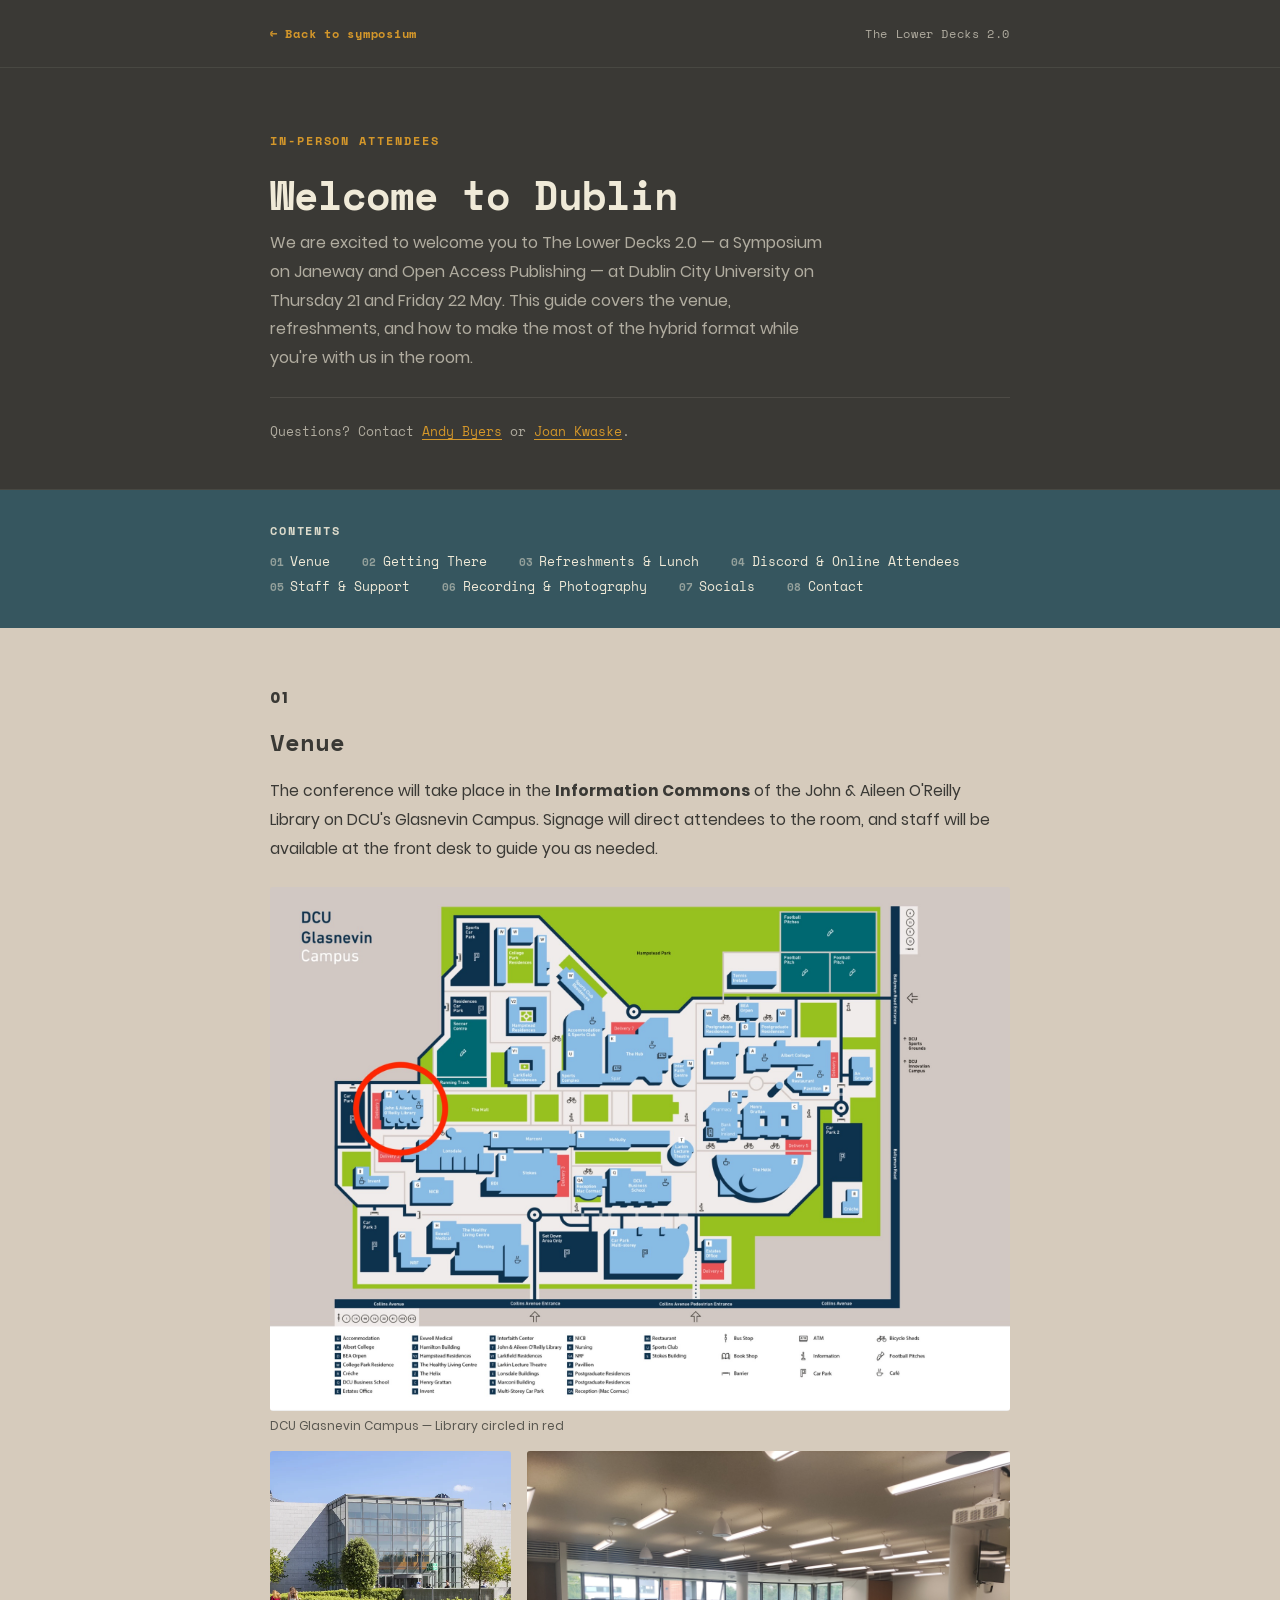
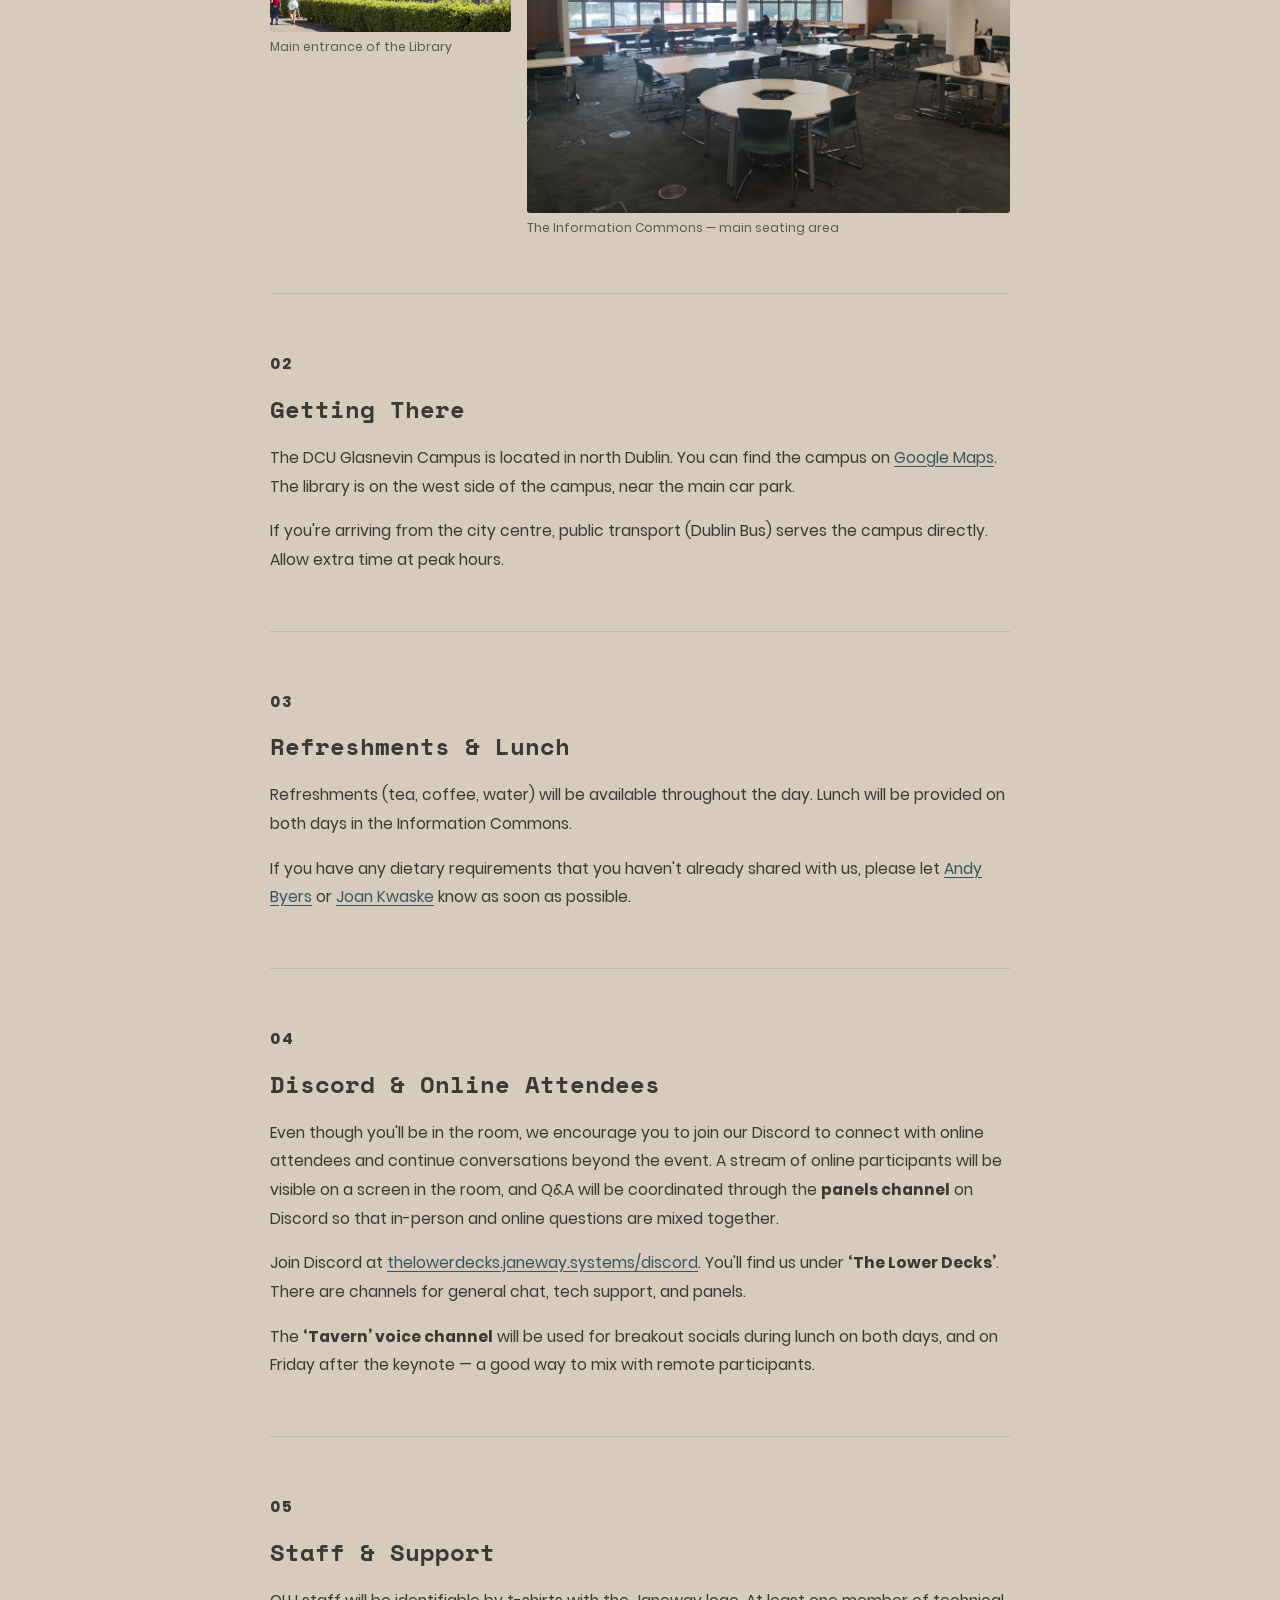
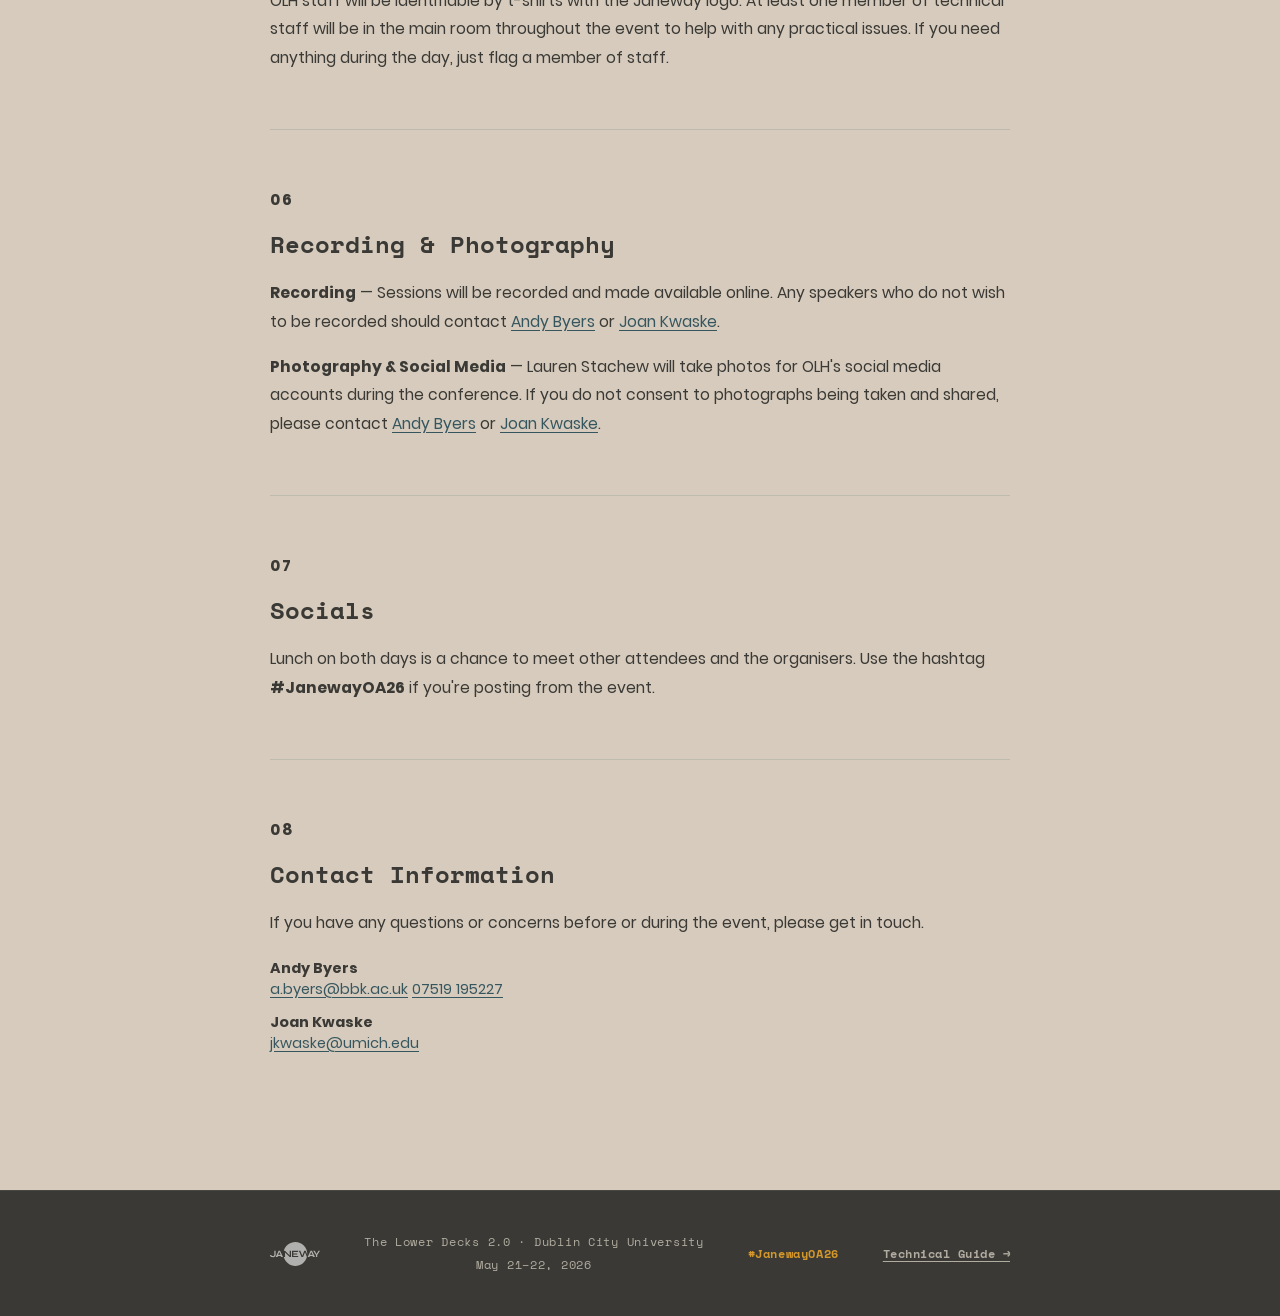
==== in-person-attendees.html @ a99ab9dc "Adds site" ====
<!DOCTYPE html>
<html lang="en">
<head>
  <meta charset="UTF-8">
  <meta name="viewport" content="width=device-width, initial-scale=1.0">
  <title>In-Person Attendees — The Lower Decks 2.0</title>
  <meta name="description" content="Information for in-person attendees of The Lower Decks 2.0 Symposium — venue, refreshments, Discord, and on-the-day support.">
  <link rel="stylesheet" href="static/style.css">
</head>
<body>

<a href="#main" class="skip">Skip to main content</a>

<header class="guide-header">
  <div class="guide-header-inner">
    <a href="index.html" class="guide-header-back">← Back to symposium</a>
    <span class="guide-header-title">The Lower Decks 2.0</span>
  </div>
</header>

<div class="guide-hero">
  <div class="guide-hero-inner">
    <p class="section-label guide-section-gold">In-Person Attendees</p>
    <h1>Welcome to Dublin</h1>
    <p class="guide-hero-sub">
      We are excited to welcome you to The Lower Decks 2.0 — a Symposium on Janeway and Open Access Publishing — at Dublin City University on Thursday 21 and Friday 22 May. This guide covers the venue, refreshments, and how to make the most of the hybrid format while you're with us in the room.
    </p>
    <p class="guide-hero-contact">
      Questions? Contact <a href="mailto:a.byers@bbk.ac.uk">Andy Byers</a> or <a href="mailto:jkwaske@umich.edu">Joan Kwaske</a>.
    </p>
  </div>
</div>

<nav class="guide-nav" aria-label="Page contents">
  <div class="guide-nav-inner">
    <p class="guide-nav-label">Contents</p>
    <ol>
      <li><a href="#venue">Venue</a></li>
      <li><a href="#getting-there">Getting There</a></li>
      <li><a href="#refreshments">Refreshments &amp; Lunch</a></li>
      <li><a href="#discord">Discord &amp; Online Attendees</a></li>
      <li><a href="#staff">Staff &amp; Support</a></li>
      <li><a href="#recording">Recording &amp; Photography</a></li>
      <li><a href="#socials">Socials</a></li>
      <li><a href="#contact">Contact</a></li>
    </ol>
  </div>
</nav>

<main id="main" class="guide-body">
  <div class="guide-body-inner">

    <!-- Venue -->
    <section id="venue" class="guide-section" aria-labelledby="s-venue">
      <p class="guide-section-label">01</p>
      <h2 id="s-venue">Venue</h2>
      <p>
        The conference will take place in the <strong>Information Commons</strong> of the John &amp; Aileen O'Reilly Library on DCU's Glasnevin Campus. Signage will direct attendees to the room, and staff will be available at the front desk to guide you as needed.
      </p>

      <div class="guide-img-single">
        <figure>
          <img src="static/tech-guide-images/image2.jpg" alt="DCU Glasnevin Campus map with the John & Aileen O'Reilly Library circled in red, located on the west side of the campus near the main car park.">
          <figcaption>DCU Glasnevin Campus — Library circled in red</figcaption>
        </figure>
      </div>

      <div class="guide-img-row guide-img-row--asymmetric">
        <figure>
          <img src="static/tech-guide-images/image4.png" alt="The glass-fronted main entrance of the John & Aileen O'Reilly Library on a sunny day.">
          <figcaption>Main entrance of the Library</figcaption>
        </figure>
        <figure>
          <img src="static/tech-guide-images/image3.jpg" alt="The Information Commons: a large open-plan room with round and rectangular tables, teal chairs, and large windows overlooking the campus.">
          <figcaption>The Information Commons — main seating area</figcaption>
        </figure>
      </div>
    </section>

    <!-- Getting There -->
    <section id="getting-there" class="guide-section" aria-labelledby="s-getting-there">
      <p class="guide-section-label">02</p>
      <h2 id="s-getting-there">Getting There</h2>
      <p>The DCU Glasnevin Campus is located in north Dublin. You can find the campus on <a href="https://maps.app.goo.gl/iTMjwrUuxVxLgYqVA" target="_blank" rel="noopener noreferrer">Google Maps</a>. The library is on the west side of the campus, near the main car park.</p>
      <p>If you're arriving from the city centre, public transport (Dublin Bus) serves the campus directly. Allow extra time at peak hours.</p>
    </section>

    <!-- Refreshments -->
    <section id="refreshments" class="guide-section" aria-labelledby="s-refreshments">
      <p class="guide-section-label">03</p>
      <h2 id="s-refreshments">Refreshments &amp; Lunch</h2>
      <p>Refreshments (tea, coffee, water) will be available throughout the day. Lunch will be provided on both days in the Information Commons.</p>
      <p>If you have any dietary requirements that you haven't already shared with us, please let <a href="mailto:a.byers@bbk.ac.uk">Andy Byers</a> or <a href="mailto:jkwaske@umich.edu">Joan Kwaske</a> know as soon as possible.</p>
    </section>

    <!-- Discord -->
    <section id="discord" class="guide-section" aria-labelledby="s-discord">
      <p class="guide-section-label">04</p>
      <h2 id="s-discord">Discord &amp; Online Attendees</h2>
      <p>Even though you'll be in the room, we encourage you to join our Discord to connect with online attendees and continue conversations beyond the event. A stream of online participants will be visible on a screen in the room, and Q&amp;A will be coordinated through the <strong>panels channel</strong> on Discord so that in-person and online questions are mixed together.</p>
      <p>Join Discord at <a href="https://thelowerdecks.janeway.systems/discord">thelowerdecks.janeway.systems/discord</a>. You'll find us under <strong>&lsquo;The Lower Decks&rsquo;</strong>. There are channels for general chat, tech support, and panels.</p>
      <p>The <strong>&lsquo;Tavern&rsquo; voice channel</strong> will be used for breakout socials during lunch on both days, and on Friday after the keynote — a good way to mix with remote participants.</p>
    </section>

    <!-- Staff -->
    <section id="staff" class="guide-section" aria-labelledby="s-staff">
      <p class="guide-section-label">05</p>
      <h2 id="s-staff">Staff &amp; Support</h2>
      <p>OLH staff will be identifiable by t-shirts with the Janeway logo. At least one member of technical staff will be in the main room throughout the event to help with any practical issues. If you need anything during the day, just flag a member of staff.</p>
    </section>

    <!-- Recording -->
    <section id="recording" class="guide-section" aria-labelledby="s-recording">
      <p class="guide-section-label">06</p>
      <h2 id="s-recording">Recording &amp; Photography</h2>
      <p><strong>Recording</strong> — Sessions will be recorded and made available online. Any speakers who do not wish to be recorded should contact <a href="mailto:a.byers@bbk.ac.uk">Andy Byers</a> or <a href="mailto:jkwaske@umich.edu">Joan Kwaske</a>.</p>
      <p><strong>Photography &amp; Social Media</strong> — Lauren Stachew will take photos for OLH's social media accounts during the conference. If you do not consent to photographs being taken and shared, please contact <a href="mailto:a.byers@bbk.ac.uk">Andy Byers</a> or <a href="mailto:jkwaske@umich.edu">Joan Kwaske</a>.</p>
    </section>

    <!-- Socials -->
    <section id="socials" class="guide-section" aria-labelledby="s-socials">
      <p class="guide-section-label">07</p>
      <h2 id="s-socials">Socials</h2>
      <p>Lunch on both days is a chance to meet other attendees and the organisers. Use the hashtag <strong>#JanewayOA26</strong> if you're posting from the event.</p>
    </section>

    <!-- Contact -->
    <section id="contact" class="guide-section" aria-labelledby="s-contact">
      <p class="guide-section-label">08</p>
      <h2 id="s-contact">Contact Information</h2>
      <p>If you have any questions or concerns before or during the event, please get in touch.</p>
      <div class="guide-contacts">
        <div class="guide-contact-item">
          <strong>Andy Byers</strong>
          <a href="mailto:a.byers@bbk.ac.uk">a.byers@bbk.ac.uk</a>
          <a href="tel:+447519195227">07519 195227</a>
        </div>
        <div class="guide-contact-item">
          <strong>Joan Kwaske</strong>
          <a href="mailto:jkwaske@umich.edu">jkwaske@umich.edu</a>
        </div>
      </div>
    </section>

  </div>
</main>

<footer class="footer">
  <div class="footer-inner">
    <img src="static/Janeway_RGB Logo - White.svg" alt="Janeway">
    <div class="footer-info">
      The Lower Decks 2.0 · Dublin City University<br>May 21–22, 2026
    </div>
    <div class="footer-tag">#JanewayOA26</div>
    <a href="technical-guide.html" class="footer-guide">Technical Guide →</a>
  </div>
</footer>

</body>
</html>
---- static/style.css ----
@font-face {
  font-family: 'Space Mono';
  src: url('space-mono-regular.ttf') format('truetype');
  font-weight: 400; font-display: swap;
}
@font-face {
  font-family: 'Space Mono';
  src: url('space-mono-bold.ttf') format('truetype');
  font-weight: 700; font-display: swap;
}
@font-face {
  font-family: 'Poppins';
  src: url('poppins-regular.ttf') format('truetype');
  font-weight: 400; font-display: swap;
}
@font-face {
  font-family: 'Poppins';
  src: url('poppins-bold.ttf') format('truetype');
  font-weight: 700; font-display: swap;
}

:root {
  --dark:    #3a3935;
  --sand:    #d6cbbc;
  --teal:    #36565f;
  --teal-md: #4a7380;
  --gold:    #d4972a;
  --white:   #f0ead8;
  --muted:   rgba(240,234,216,.65);
  --col:     740px;
}

*, *::before, *::after { box-sizing: border-box; margin: 0; padding: 0; }
html { scroll-behavior: smooth; }
@media (prefers-reduced-motion: reduce) { html { scroll-behavior: auto; } }

body {
  font-family: 'Space Mono', 'Courier New', monospace;
  background: var(--dark);
  color: var(--white);
}

.skip {
  position: absolute; top: -100%; left: 1rem; z-index: 999;
  padding: .5rem 1rem; background: var(--gold); color: var(--dark);
  font-size: .8rem; font-weight: 700; text-decoration: none;
  border-radius: 0 0 4px 4px;
}
.skip:focus { top: 0; }
:focus-visible { outline: 3px solid var(--gold); outline-offset: 3px; }


.hero {
  background: var(--dark);
  padding: 4rem 1.5rem 5rem;
  position: relative;
  overflow: hidden;
  min-height: 100svh;
  display: flex;
  flex-direction: column;
  justify-content: flex-end;
}

.hero-bg {
  position: absolute;
  inset: 0;
  pointer-events: none;
  overflow: hidden;
}
.hero-bg img.road {
  position: absolute;
  top: 0; left: 50%;
  transform: translateX(-10%);
  height: 100%; width: auto;
}
.hero-bg .c1 {
  position: absolute; border-radius: 50%;
  width: 120px; height: 120px;
  background: var(--teal-md);
  top: 8%; left: 22%;
}
.hero-bg .c2 {
  position: absolute; border-radius: 50%;
  width: 190px; height: 190px;
  background: var(--teal);
  bottom: 12%; right: 18%;
}

.hero-content {
  position: relative;
  z-index: 2;
  max-width: var(--col);
}

.hero-logos {
  display: flex;
  align-items: center;
  gap: 1.5rem;
  margin-bottom: 3rem;
}
.hero-logos img { height: 30px; }
.hero-logos-sep { width: 1px; height: 24px; background: rgba(240,234,216,.25); }
.hero-olh-logo { height: 28px; opacity: .85; }

h1 {
  font-size: clamp(2rem, 6vw, 3.75rem);
  font-weight: 700;
  line-height: 1.1;
  color: var(--white);
  margin-bottom: .75rem;
}

.hero-sub {
  font-size: clamp(.85rem, 2vw, 1.1rem);
  color: var(--muted);
  line-height: 1.7;
  margin-bottom: 2rem;
}

.hero-date {
  display: inline-block;
  font-size: .78rem;
  font-weight: 700;
  letter-spacing: .06em;
  color: var(--gold);
  border-top: 2px solid var(--gold);
  padding-top: .5rem;
}

.scroll-down {
  position: absolute;
  bottom: 2rem;
  left: 50%;
  transform: translateX(-50%);
  color: var(--muted);
  text-decoration: none;
  animation: bounce 2s ease-in-out infinite;
  z-index: 2;
}
.scroll-down:hover { color: var(--white); }

@keyframes bounce {
  0%, 100% { transform: translateX(-50%) translateY(0); }
  50%       { transform: translateX(-50%) translateY(6px); }
}

@media (prefers-reduced-motion: reduce) {
  .scroll-down { animation: none; }
}

.about {
  background: var(--sand);
  padding: 5rem 1.5rem;
}

.about-inner {
  max-width: var(--col);
  margin: 0 auto;
}

.section-label {
  font-size: .75rem;
  font-weight: 700;
  letter-spacing: .16em;
  text-transform: uppercase;
  color: var(--teal);
  margin-bottom: 1.5rem;
}

.about-lede {
  font-size: clamp(1.35rem, 3vw, 2rem);
  color: var(--dark);
  line-height: 1.35;
  margin-bottom: 2.5rem;
  border-bottom: 1px solid rgba(54,86,95,.25);
  padding-bottom: 2.5rem;
}

.about-body {
  font-family: 'Poppins', sans-serif;
  font-size: clamp(.9rem, 1.5vw, 1rem);
  color: var(--dark);
  line-height: 1.85;
}
.about-body p + p { margin-top: 1.25rem; }

.about-meta {
  display: grid;
  grid-template-columns: repeat(auto-fit, minmax(160px, 1fr));
  gap: .75rem 2rem;
  margin-bottom: 2.5rem;
  padding-bottom: 2.5rem;
  border-bottom: 1px solid rgba(54,86,95,.2);
}
.about-meta-item dt {
  font-size: .75rem;
  font-weight: 700;
  letter-spacing: .12em;
  text-transform: uppercase;
  color: var(--teal);
  margin-bottom: .2rem;
}
.about-meta-item dd {
  font-family: 'Poppins', sans-serif;
  font-size: .9rem;
  color: var(--dark);
}
.about-meta-item dd a {
  color: var(--teal);
  text-decoration: underline;
  text-underline-offset: 3px;
}
.about-meta-item dd a:hover { color: var(--dark); }

.about-organisers {
  margin-top: 2.5rem;
  padding-top: 2.5rem;
  border-top: 1px solid rgba(54,86,95,.2);
}
.about-organisers-label {
  font-size: .75rem;
  font-weight: 700;
  letter-spacing: .12em;
  text-transform: uppercase;
  color: var(--teal);
  margin-bottom: .75rem;
}
.about-organisers ul {
  list-style: none;
  display: flex;
  flex-wrap: wrap;
  gap: .4rem 2.5rem;
}
.about-organisers li {
  font-family: 'Poppins', sans-serif;
  font-size: .9rem;
  color: var(--dark);
}

.about-sponsor {
  margin-top: 1.5rem;
}
.about-sponsor-label {
  font-size: .75rem;
  font-weight: 700;
  letter-spacing: .12em;
  text-transform: uppercase;
  color: var(--teal);
  margin-bottom: .4rem;
}
.about-sponsor p {
  font-family: 'Poppins', sans-serif;
  font-size: .9rem;
  color: var(--dark);
}
.about-sponsor a {
  color: var(--teal);
  text-decoration: underline;
  text-underline-offset: 3px;
}
.about-sponsor a:hover { color: var(--dark); }

.about-register {
  margin-top: 2.5rem;
  padding-top: 2.5rem;
  border-top: 1px solid rgba(54,86,95,.2);
}
.about-register-label {
  font-size: .75rem;
  font-weight: 700;
  letter-spacing: .12em;
  text-transform: uppercase;
  color: var(--teal);
  margin-bottom: .75rem;
}
.about-register ul {
  list-style: none;
  display: flex;
  flex-direction: column;
  gap: .6rem;
}
.about-register li {
  font-family: 'Poppins', sans-serif;
  font-size: .9rem;
  color: var(--dark);
}
.about-register li span {
  display: block;
  font-size: .82rem;
  opacity: .8;
  margin-top: .1rem;
}
.about-register a {
  color: var(--teal);
  text-decoration: underline;
  text-underline-offset: 3px;
}
.about-register a:hover { color: var(--dark); }

.about-keynote {
  margin-top: 2.5rem;
  padding-top: 2.5rem;
  border-top: 1px solid rgba(54,86,95,.2);
}
.about-keynote-label {
  font-size: .75rem;
  font-weight: 700;
  letter-spacing: .12em;
  text-transform: uppercase;
  color: var(--teal);
  margin-bottom: .75rem;
}
.about-keynote-name {
  font-family: 'Poppins', sans-serif;
  font-size: .9rem;
  font-weight: 700;
  color: var(--dark);
  margin-bottom: .2rem;
}
.about-keynote-role {
  font-family: 'Poppins', sans-serif;
  font-size: .9rem;
  color: var(--dark);
}


.programme {
  background: var(--dark);
  padding: 5rem 1.5rem 6rem;
}

.programme-inner {
  max-width: var(--col);
  margin: 0 auto;
}

.programme-inner > .section-label { color: var(--gold); margin-bottom: 1.5rem; }

h2 {
  font-size: clamp(1.5rem, 4vw, 2.5rem);
  font-weight: 700;
  color: var(--white);
  line-height: 1.2;
  margin-bottom: 3.5rem;
}

.day + .day {
  margin-top: 4rem;
  padding-top: 4rem;
  border-top: 1px solid rgba(240,234,216,.1);
}

h3 {
  font-size: clamp(.95rem, 2vw, 1.15rem);
  font-weight: 700;
  color: var(--white);
  margin-bottom: .2rem;
}

.day-theme {
  font-size: .78rem;
  color: var(--gold);
  letter-spacing: .06em;
  margin-bottom: 2rem;
}

.sched-scroll { overflow-x: auto; -webkit-overflow-scrolling: touch; }

.sched {
  width: 100%;
  border-collapse: collapse;
  min-width: 480px;
}

.sched thead th {
  font-size: .75rem;
  font-weight: 700;
  letter-spacing: .12em;
  text-transform: uppercase;
  color: var(--muted);
  text-align: left;
  padding: .4rem .75rem;
  border-bottom: 1px solid rgba(240,234,216,.1);
}

.sched col.c-time    { width: 120px; }
.sched col.c-speaker { width: 200px; }

.sched td {
  padding: .8rem .75rem;
  font-size: .82rem;
  border-bottom: 1px solid rgba(240,234,216,.06);
  vertical-align: top;
  line-height: 1.5;
}
.sched tr:last-child td { border-bottom: none; }

.sched tr.session-hdr th {
  padding: .35rem .75rem;
  font-size: .75rem;
  font-weight: 700;
  letter-spacing: .1em;
  text-transform: uppercase;
  text-align: left;
  color: var(--gold);
  border-top: 1px solid rgba(212,151,42,.3);
  border-bottom: none;
}

.sched tr.gap td {
  background: rgba(240,234,216,.03);
  color: var(--muted);
  font-style: italic;
  font-size: .78rem;
}

td.t {
  font-size: .78rem;
  font-weight: 700;
  color: var(--gold);
  white-space: nowrap;
}

td.ev {
  color: var(--white);
  font-weight: 700;
}

td.sp {
  color: var(--muted);
  font-size: .75rem;
}

@media (max-width: 560px) {
  .sched col.c-speaker,
  .sched thead th:last-child,
  .sched td.sp { display: none; }
}

.footer {
  background: var(--dark);
  border-top: 1px solid rgba(240,234,216,.08);
  padding: 2.5rem 1.5rem;
}
.footer-inner {
  max-width: var(--col);
  margin: 0 auto;
  display: flex;
  align-items: center;
  justify-content: space-between;
  flex-wrap: wrap;
  gap: 1rem;
}
.footer-inner img { height: 24px; opacity: .6; }
.footer-info {
  font-size: .75rem;
  letter-spacing: .06em;
  color: var(--muted);
  line-height: 1.9;
  text-align: center;
}
.footer-tag {
  font-size: .75rem;
  font-weight: 700;
  color: var(--gold);
  letter-spacing: .05em;
}
.footer-guide {
  font-size: .75rem;
  font-weight: 700;
  color: var(--muted);
  text-decoration: underline;
  text-underline-offset: 3px;
  letter-spacing: .04em;
}
.footer-guide:hover { color: var(--white); }

/* ─── Technical Guide ─────────────────────────────────────── */

.guide-header {
  background: var(--dark);
  padding: 1.5rem;
  border-bottom: 1px solid rgba(240,234,216,.08);
}
.guide-header-inner {
  max-width: var(--col);
  margin: 0 auto;
  display: flex;
  align-items: center;
  justify-content: space-between;
  gap: 1rem;
}
.guide-header-back {
  font-size: .78rem;
  font-weight: 700;
  letter-spacing: .06em;
  color: var(--gold);
  text-decoration: none;
}
.guide-header-back:hover { color: var(--white); }
.guide-header-title {
  font-size: .78rem;
  color: var(--muted);
  letter-spacing: .05em;
}

.guide-hero {
  background: var(--dark);
  padding: 4rem 1.5rem 3rem;
  border-bottom: 1px solid rgba(240,234,216,.08);
}
.guide-hero-inner {
  max-width: var(--col);
  margin: 0 auto;
}
.guide-hero h1 {
  font-size: clamp(1.5rem, 4vw, 2.5rem);
  margin-bottom: .75rem;
}
.guide-hero-sub {
  font-family: 'Poppins', sans-serif;
  font-size: clamp(.9rem, 1.5vw, 1rem);
  color: var(--muted);
  line-height: 1.8;
  max-width: 560px;
}
.guide-hero-contact {
  margin-top: 1.5rem;
  padding-top: 1.5rem;
  border-top: 1px solid rgba(240,234,216,.1);
  font-size: .8rem;
  color: var(--muted);
}
.guide-hero-contact a {
  color: var(--gold);
  text-decoration: underline;
  text-underline-offset: 3px;
}
.guide-hero-contact a:hover { color: var(--white); }

.guide-nav {
  background: var(--teal);
  padding: 2rem 1.5rem;
}
.guide-nav-inner {
  max-width: var(--col);
  margin: 0 auto;
}
.guide-nav-label {
  font-size: .72rem;
  font-weight: 700;
  letter-spacing: .16em;
  text-transform: uppercase;
  color: rgba(240,234,216,.9);
  margin-bottom: .75rem;
}
.guide-nav ol {
  list-style: none;
  display: flex;
  flex-wrap: wrap;
  gap: .3rem 2rem;
  counter-reset: nav-counter;
}
.guide-nav li { counter-increment: nav-counter; }
.guide-nav li a {
  font-size: .82rem;
  color: var(--white);
  text-decoration: none;
  display: flex;
  align-items: baseline;
  gap: .4rem;
}
.guide-nav li a::before {
  content: counter(nav-counter, decimal-leading-zero);
  font-size: .68rem;
  color: rgba(240,234,216,.5);
  font-weight: 700;
}
.guide-nav li a:hover { color: var(--gold); }

.guide-body {
  background: var(--sand);
  padding: 0 1.5rem 5rem;
}
.guide-body-inner {
  max-width: var(--col);
  margin: 0 auto;
}

.guide-section {
  padding-top: 3.5rem;
  padding-bottom: 3.5rem;
  border-bottom: 1px solid rgba(54,86,95,.15);
}
.guide-section:last-child { border-bottom: none; }

.guide-section-label {
  font-size: .72rem;
  font-weight: 700;
  letter-spacing: .16em;
  text-transform: uppercase;
  color: var(--teal);
  margin-bottom: 1rem;
}
.guide-section h2 {
  font-size: clamp(1.15rem, 2.5vw, 1.5rem);
  color: var(--dark);
  margin-bottom: 1.25rem;
}
.guide-section p {
  font-family: 'Poppins', sans-serif;
  font-size: clamp(.88rem, 1.4vw, .97rem);
  color: var(--dark);
  line-height: 1.85;
}
.guide-section p + p { margin-top: 1rem; }
.guide-section ul {
  list-style: none;
  margin-top: 1rem;
}
.guide-section ul li {
  font-family: 'Poppins', sans-serif;
  font-size: clamp(.88rem, 1.4vw, .97rem);
  color: var(--dark);
  line-height: 1.75;
  padding-left: 1.25rem;
  position: relative;
  margin-bottom: .4rem;
}
.guide-section ul li::before {
  content: '›';
  position: absolute;
  left: 0;
  color: var(--teal);
  font-weight: 700;
}

.guide-two-col {
  display: grid;
  grid-template-columns: 1fr 1fr;
  gap: 1.5rem;
  margin-top: 1.5rem;
}
@media (max-width: 560px) {
  .guide-two-col { grid-template-columns: 1fr; }
}
.guide-card {
  background: rgba(54,86,95,.08);
  border: 1px solid rgba(54,86,95,.2);
  border-radius: 4px;
  padding: 1.25rem 1.25rem 1.5rem;
}
.guide-card-title {
  font-size: .72rem;
  font-weight: 700;
  letter-spacing: .14em;
  text-transform: uppercase;
  color: var(--teal);
  margin-bottom: .75rem;
}
.guide-card p {
  font-size: .88rem;
  line-height: 1.75;
}

.guide-img-row {
  display: grid;
  grid-template-columns: 1fr 1fr;
  gap: 1rem;
  margin-top: 1.5rem;
}
@media (max-width: 480px) {
  .guide-img-row { grid-template-columns: 1fr; }
}
.guide-img-single { margin-top: 1.5rem; }
.guide-img-row figure,
.guide-img-single figure { margin: 0; }
.guide-img-row img,
.guide-img-single img {
  width: 100%;
  height: auto;
  display: block;
  border-radius: 3px;
}
.guide-img-row figcaption,
.guide-img-single figcaption {
  font-family: 'Poppins', sans-serif;
  font-size: .75rem;
  color: rgba(58,57,53,.8);
  margin-top: .4rem;
  line-height: 1.5;
}

.guide-img-row--asymmetric {
  grid-template-columns: 1fr 2fr;
  margin-top: 1rem;
}

.guide-card p + p { margin-top: .75rem; }

.guide-section p a {
  color: var(--teal);
  text-decoration: underline;
  text-underline-offset: 3px;
}
.guide-section p a:hover { color: var(--dark); }

.guide-rota {
  margin-top: 2rem;
  border: 1px solid rgba(54,86,95,.2);
  border-radius: 4px;
  overflow: hidden;
}
.guide-rota-day {
  background: rgba(54,86,95,.08);
  padding: .6rem 1rem;
  font-size: .72rem;
  font-weight: 700;
  letter-spacing: .12em;
  text-transform: uppercase;
  color: var(--teal);
}
.guide-rota-row {
  display: flex;
  justify-content: space-between;
  align-items: center;
  padding: .55rem 1rem;
  border-top: 1px solid rgba(54,86,95,.1);
  gap: 1rem;
}
.guide-rota-time {
  font-size: .8rem;
  font-weight: 700;
  color: var(--dark);
  white-space: nowrap;
  min-width: 130px;
}
.guide-rota-name {
  font-family: 'Poppins', sans-serif;
  font-size: .88rem;
  color: var(--dark);
}

.guide-contacts {
  margin-top: 1.25rem;
  display: flex;
  flex-direction: column;
  gap: .75rem;
}
.guide-contact-item {
  font-family: 'Poppins', sans-serif;
  font-size: .9rem;
  color: var(--dark);
}
.guide-contact-item strong { display: block; }
.guide-contact-item a {
  color: var(--teal);
  text-decoration: underline;
  text-underline-offset: 3px;
}
.guide-contact-item a:hover { color: var(--dark); }

.guide-platforms {
  display: flex;
  flex-wrap: wrap;
  gap: .75rem;
  margin-top: 1.25rem;
}
.guide-platform {
  flex: 1 1 220px;
  background: rgba(54,86,95,.1);
  border: 1px solid rgba(54,86,95,.25);
  border-radius: 3px;
  padding: .5rem 1rem;
}
.guide-platform-name {
  font-size: .72rem;
  font-weight: 700;
  letter-spacing: .12em;
  text-transform: uppercase;
  color: var(--teal);
  margin-bottom: .2rem;
}
.guide-platform-desc {
  font-family: 'Poppins', sans-serif;
  font-size: .84rem;
  color: var(--dark);
  line-height: 1.5;
}
.guide-platform-links {
  font-family: 'Poppins', sans-serif;
  font-size: .82rem;
  color: var(--dark);
  line-height: 1.5;
  margin-top: .6rem;
  padding-left: 1.1rem;
}
ul.guide-platform-links { list-style: disc; }
ul.guide-platform-links li + li { margin-top: .35rem; }
p.guide-platform-links { padding-left: 0; }
.guide-platform-links a { color: var(--teal); text-decoration: underline; }
.guide-platform-links a:hover { color: var(--dark); }

.guide-section-gold { color: var(--gold); }
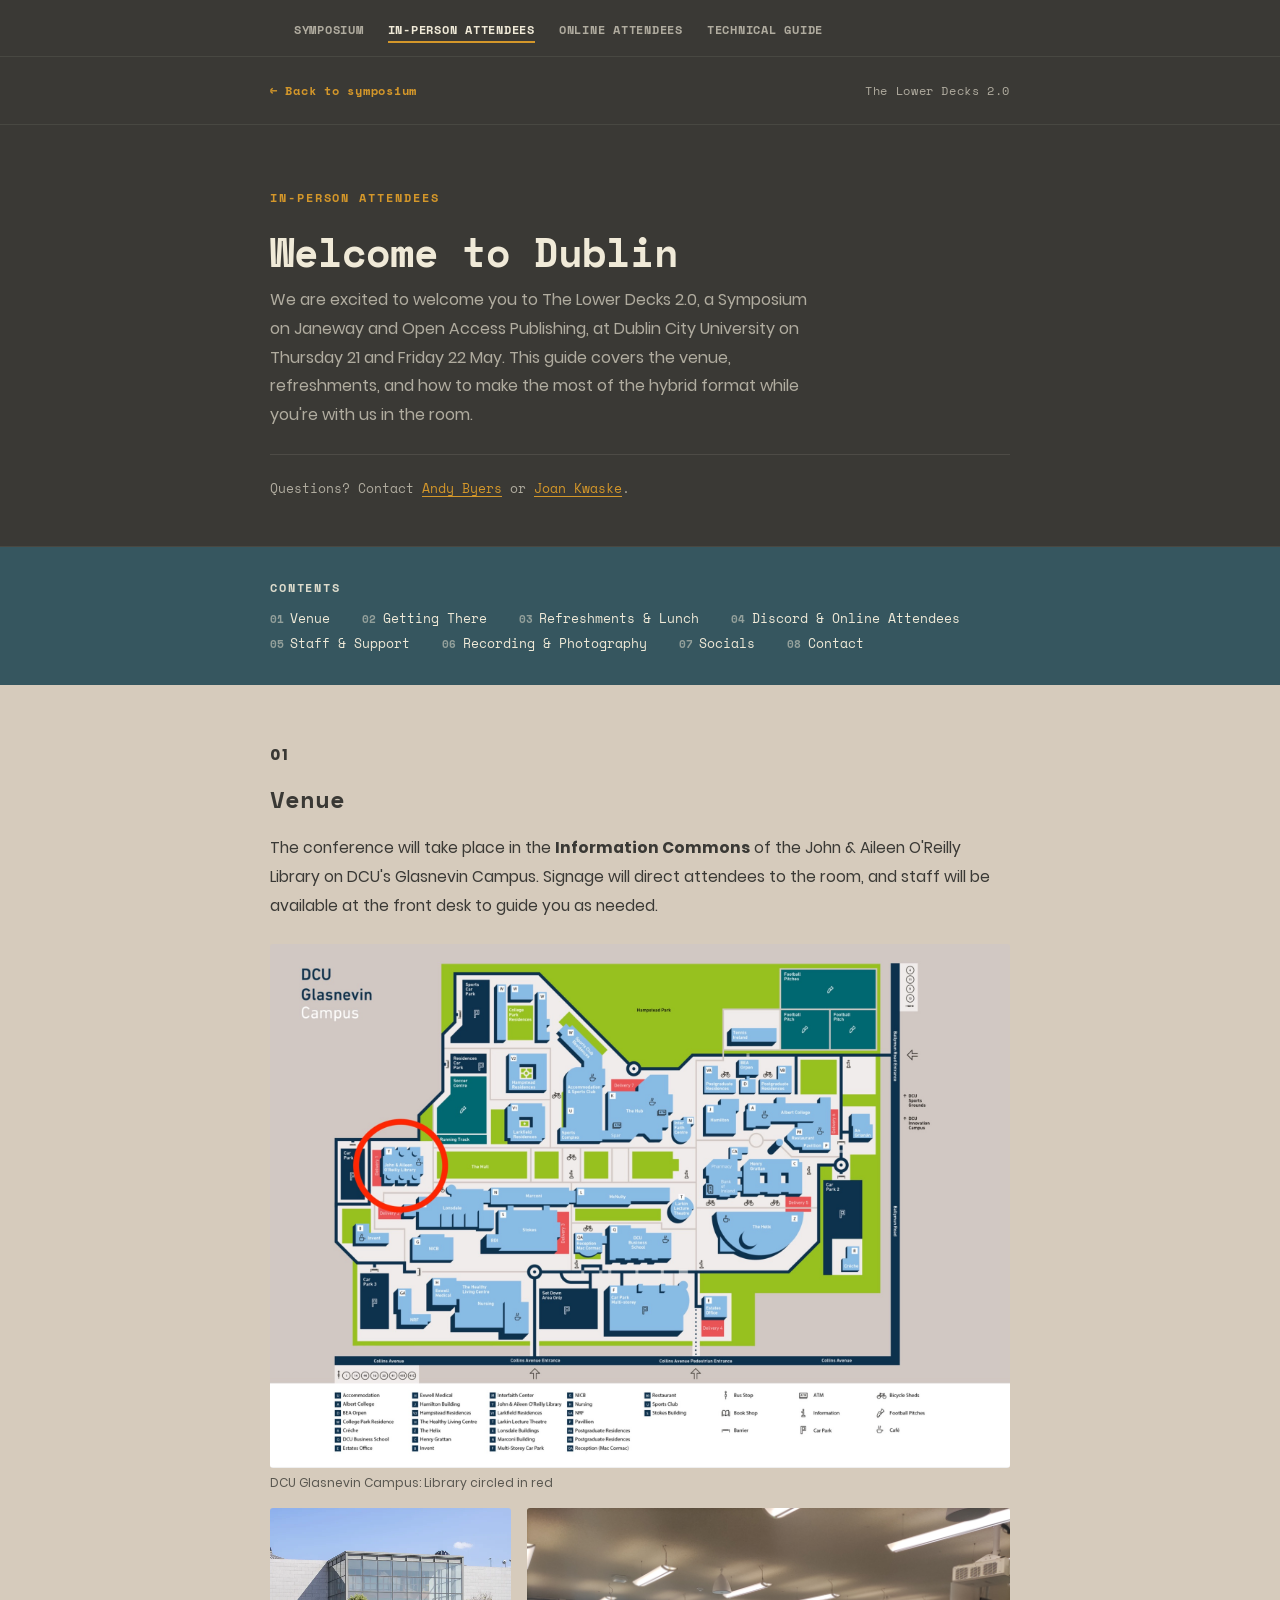
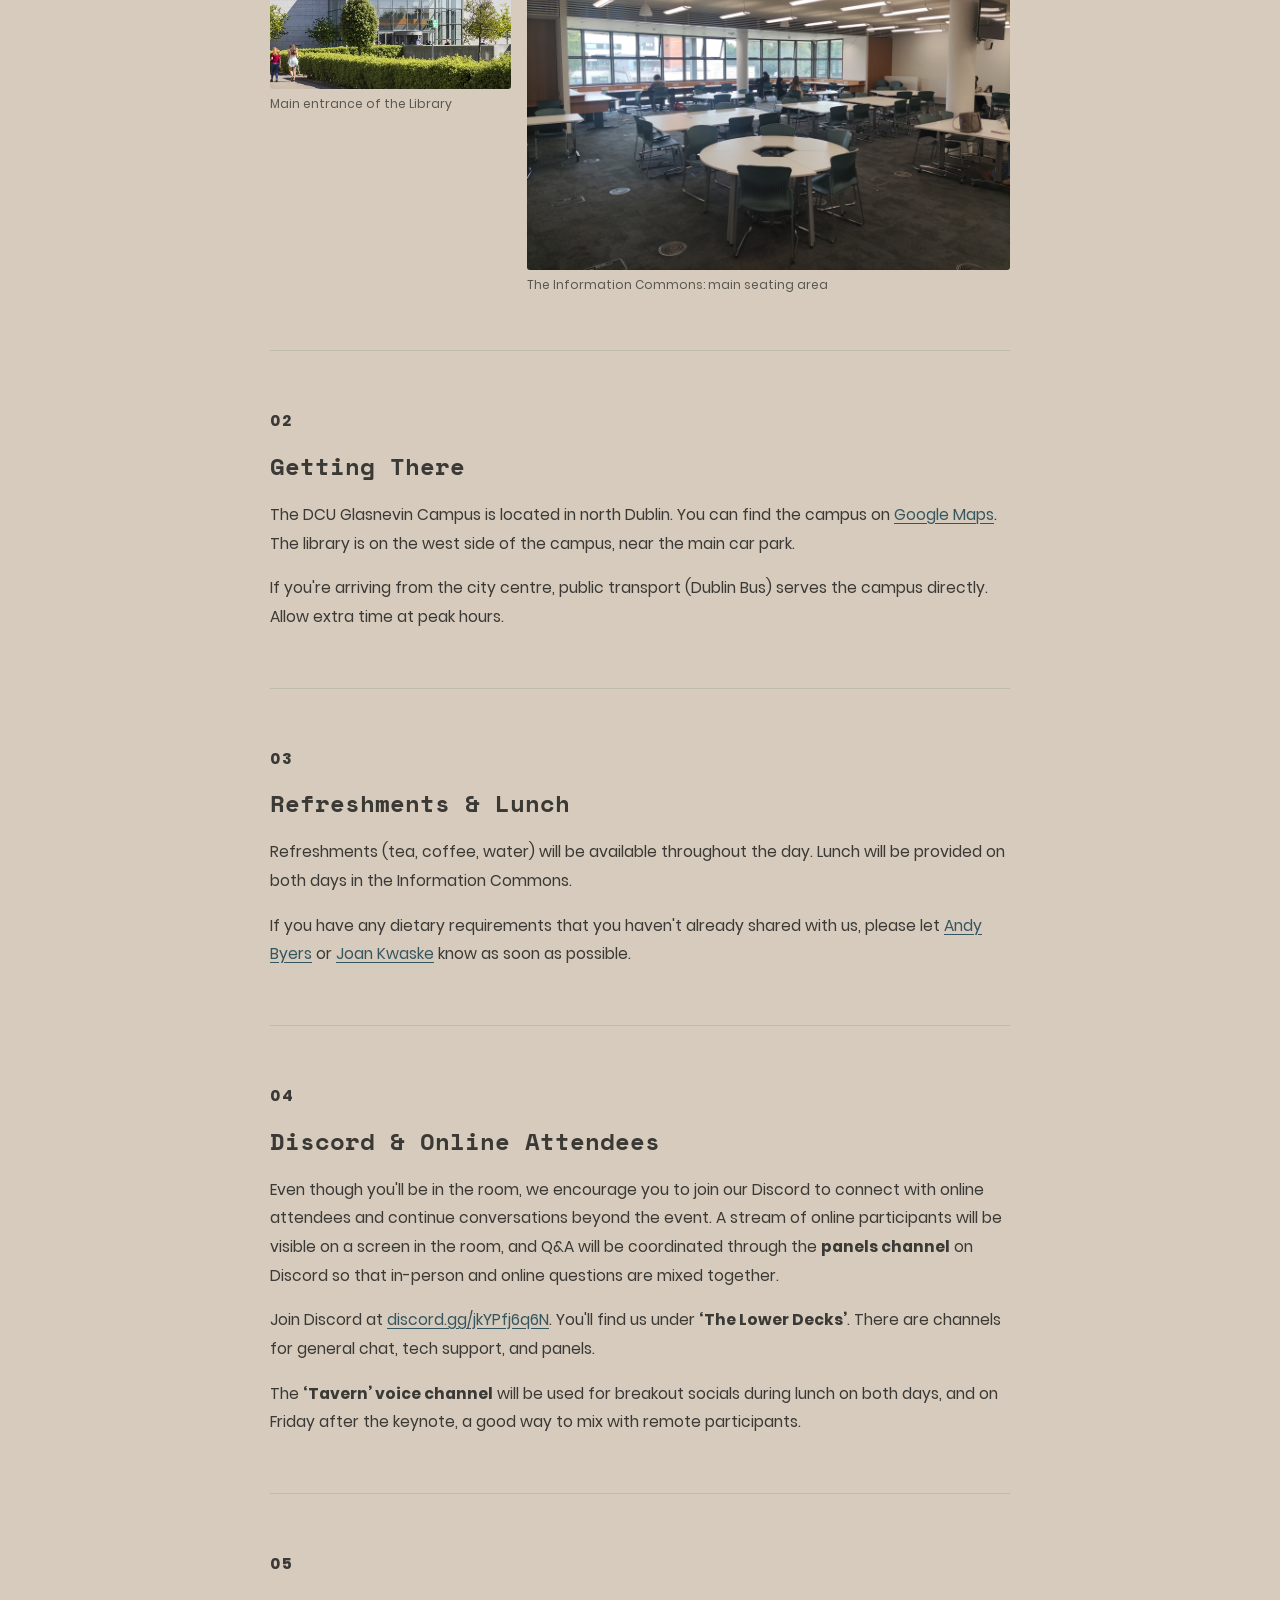
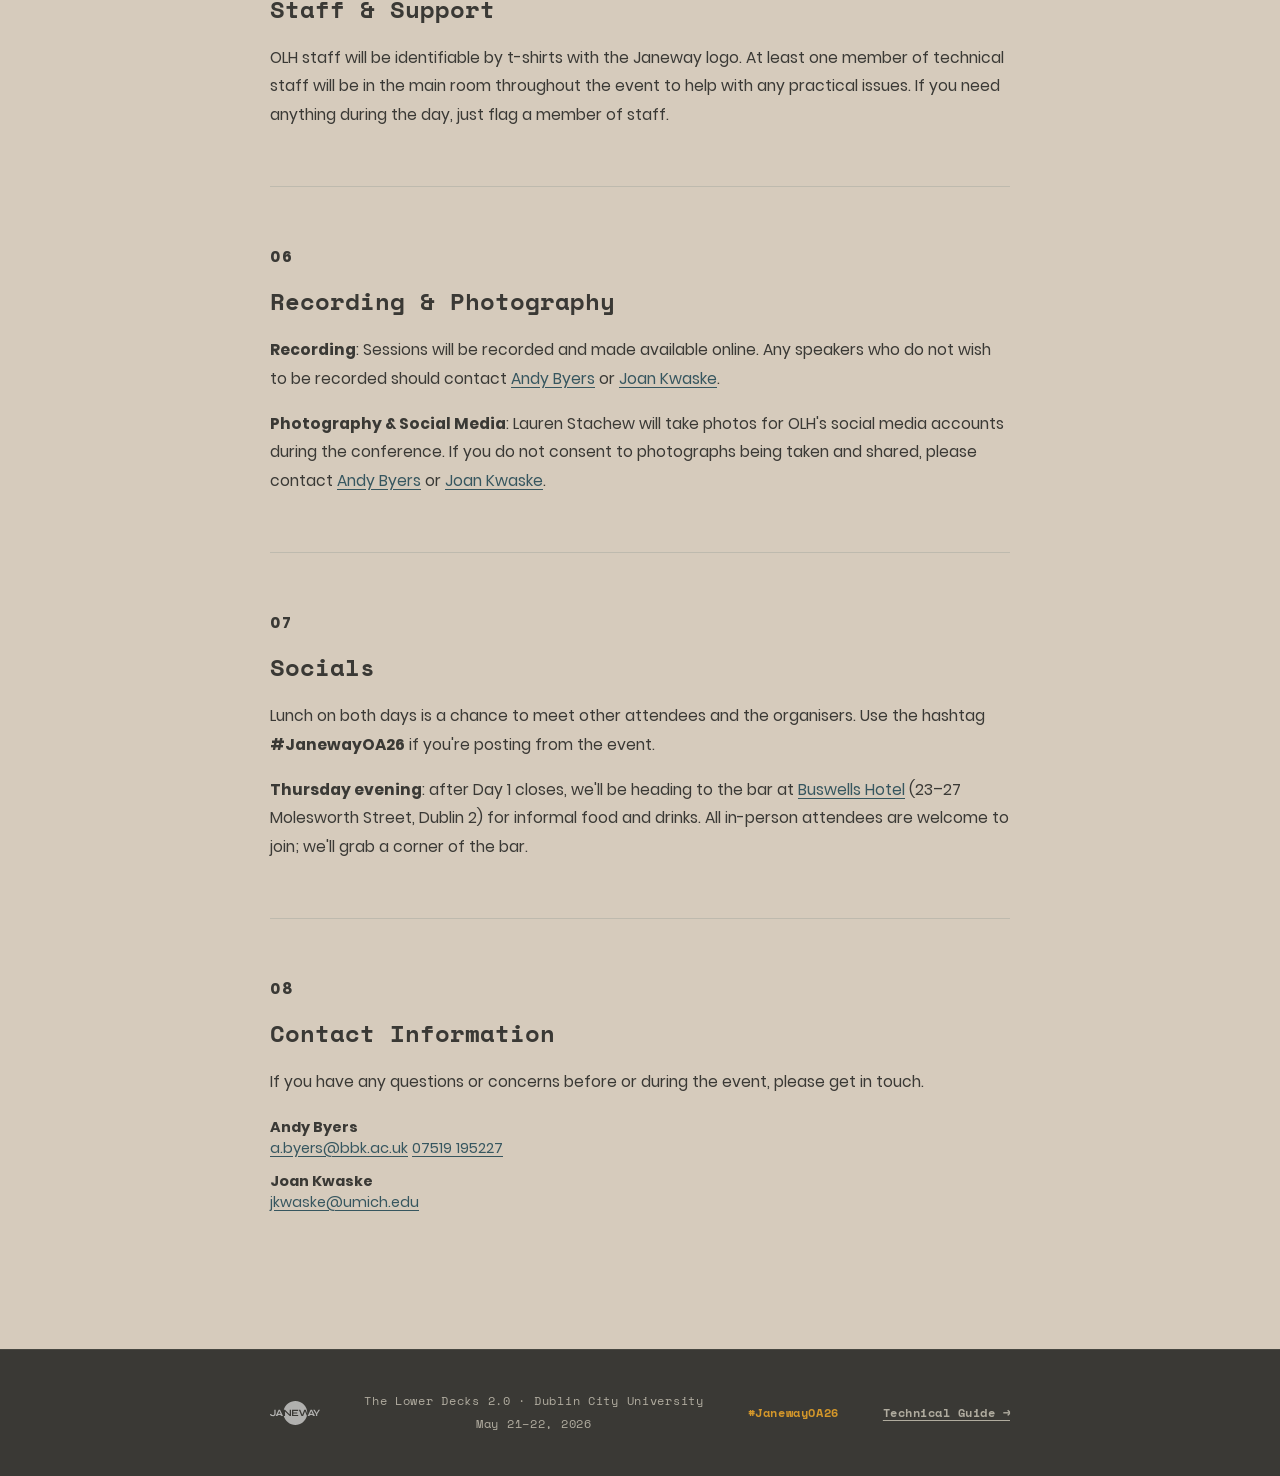
==== commit eb544e07: "feat: update attendee pages, add cross-page nav, tidy copy - Add 9:00 Doors Open to both days on the" ====
--- a/in-person-attendees.html
+++ b/in-person-attendees.html
@@ -3,13 +3,22 @@
 <head>
   <meta charset="UTF-8">
   <meta name="viewport" content="width=device-width, initial-scale=1.0">
-  <title>In-Person Attendees — The Lower Decks 2.0</title>
-  <meta name="description" content="Information for in-person attendees of The Lower Decks 2.0 Symposium — venue, refreshments, Discord, and on-the-day support.">
+  <title>In-Person Attendees: The Lower Decks 2.0</title>
+  <meta name="description" content="Information for in-person attendees of The Lower Decks 2.0 Symposium: venue, refreshments, Discord, and on-the-day support.">
   <link rel="stylesheet" href="static/style.css">
 </head>
 <body>
 
 <a href="#main" class="skip">Skip to main content</a>
+
+<nav class="site-nav" aria-label="Site">
+  <ul class="site-nav-inner">
+    <li><a href="index.html">Symposium</a></li>
+    <li><a href="in-person-attendees.html" aria-current="page">In-Person Attendees</a></li>
+    <li><a href="online-attendees.html">Online Attendees</a></li>
+    <li><a href="technical-guide.html">Technical Guide</a></li>
+  </ul>
+</nav>
 
 <header class="guide-header">
   <div class="guide-header-inner">
@@ -23,7 +32,7 @@
     <p class="section-label guide-section-gold">In-Person Attendees</p>
     <h1>Welcome to Dublin</h1>
     <p class="guide-hero-sub">
-      We are excited to welcome you to The Lower Decks 2.0 — a Symposium on Janeway and Open Access Publishing — at Dublin City University on Thursday 21 and Friday 22 May. This guide covers the venue, refreshments, and how to make the most of the hybrid format while you're with us in the room.
+      We are excited to welcome you to The Lower Decks 2.0, a Symposium on Janeway and Open Access Publishing, at Dublin City University on Thursday 21 and Friday 22 May. This guide covers the venue, refreshments, and how to make the most of the hybrid format while you're with us in the room.
     </p>
     <p class="guide-hero-contact">
       Questions? Contact <a href="mailto:a.byers@bbk.ac.uk">Andy Byers</a> or <a href="mailto:jkwaske@umich.edu">Joan Kwaske</a>.
@@ -61,7 +70,7 @@
       <div class="guide-img-single">
         <figure>
           <img src="static/tech-guide-images/image2.jpg" alt="DCU Glasnevin Campus map with the John & Aileen O'Reilly Library circled in red, located on the west side of the campus near the main car park.">
-          <figcaption>DCU Glasnevin Campus — Library circled in red</figcaption>
+          <figcaption>DCU Glasnevin Campus: Library circled in red</figcaption>
         </figure>
       </div>
 
@@ -72,7 +81,7 @@
         </figure>
         <figure>
           <img src="static/tech-guide-images/image3.jpg" alt="The Information Commons: a large open-plan room with round and rectangular tables, teal chairs, and large windows overlooking the campus.">
-          <figcaption>The Information Commons — main seating area</figcaption>
+          <figcaption>The Information Commons: main seating area</figcaption>
         </figure>
       </div>
     </section>
@@ -98,8 +107,8 @@
       <p class="guide-section-label">04</p>
       <h2 id="s-discord">Discord &amp; Online Attendees</h2>
       <p>Even though you'll be in the room, we encourage you to join our Discord to connect with online attendees and continue conversations beyond the event. A stream of online participants will be visible on a screen in the room, and Q&amp;A will be coordinated through the <strong>panels channel</strong> on Discord so that in-person and online questions are mixed together.</p>
-      <p>Join Discord at <a href="https://thelowerdecks.janeway.systems/discord">thelowerdecks.janeway.systems/discord</a>. You'll find us under <strong>&lsquo;The Lower Decks&rsquo;</strong>. There are channels for general chat, tech support, and panels.</p>
-      <p>The <strong>&lsquo;Tavern&rsquo; voice channel</strong> will be used for breakout socials during lunch on both days, and on Friday after the keynote — a good way to mix with remote participants.</p>
+      <p>Join Discord at <a href="https://discord.gg/jkYPfj6q6N">discord.gg/jkYPfj6q6N</a>. You'll find us under <strong>&lsquo;The Lower Decks&rsquo;</strong>. There are channels for general chat, tech support, and panels.</p>
+      <p>The <strong>&lsquo;Tavern&rsquo; voice channel</strong> will be used for breakout socials during lunch on both days, and on Friday after the keynote, a good way to mix with remote participants.</p>
     </section>
 
     <!-- Staff -->
@@ -113,8 +122,8 @@
     <section id="recording" class="guide-section" aria-labelledby="s-recording">
       <p class="guide-section-label">06</p>
       <h2 id="s-recording">Recording &amp; Photography</h2>
-      <p><strong>Recording</strong> — Sessions will be recorded and made available online. Any speakers who do not wish to be recorded should contact <a href="mailto:a.byers@bbk.ac.uk">Andy Byers</a> or <a href="mailto:jkwaske@umich.edu">Joan Kwaske</a>.</p>
-      <p><strong>Photography &amp; Social Media</strong> — Lauren Stachew will take photos for OLH's social media accounts during the conference. If you do not consent to photographs being taken and shared, please contact <a href="mailto:a.byers@bbk.ac.uk">Andy Byers</a> or <a href="mailto:jkwaske@umich.edu">Joan Kwaske</a>.</p>
+      <p><strong>Recording</strong>: Sessions will be recorded and made available online. Any speakers who do not wish to be recorded should contact <a href="mailto:a.byers@bbk.ac.uk">Andy Byers</a> or <a href="mailto:jkwaske@umich.edu">Joan Kwaske</a>.</p>
+      <p><strong>Photography &amp; Social Media</strong>: Lauren Stachew will take photos for OLH's social media accounts during the conference. If you do not consent to photographs being taken and shared, please contact <a href="mailto:a.byers@bbk.ac.uk">Andy Byers</a> or <a href="mailto:jkwaske@umich.edu">Joan Kwaske</a>.</p>
     </section>
 
     <!-- Socials -->
@@ -122,6 +131,7 @@
       <p class="guide-section-label">07</p>
       <h2 id="s-socials">Socials</h2>
       <p>Lunch on both days is a chance to meet other attendees and the organisers. Use the hashtag <strong>#JanewayOA26</strong> if you're posting from the event.</p>
+      <p><strong>Thursday evening</strong>: after Day 1 closes, we'll be heading to the bar at <a href="https://www.buswells.ie/" target="_blank" rel="noopener noreferrer">Buswells Hotel</a> (23–27 Molesworth Street, Dublin 2) for informal food and drinks. All in-person attendees are welcome to join; we'll grab a corner of the bar.</p>
     </section>
 
     <!-- Contact -->
--- a/static/style.css
+++ b/static/style.css
@@ -50,6 +50,39 @@
 :focus-visible { outline: 3px solid var(--gold); outline-offset: 3px; }
 
 
+.site-nav {
+  background: var(--dark);
+  border-bottom: 1px solid rgba(240,234,216,.08);
+  position: sticky;
+  top: 0;
+  z-index: 20;
+}
+.site-nav-inner {
+  max-width: var(--col);
+  margin: 0 auto;
+  list-style: none;
+  display: flex;
+  flex-wrap: wrap;
+  gap: 1.5rem;
+  padding: 1rem 1.5rem;
+}
+.site-nav-inner a {
+  font-size: .78rem;
+  font-weight: 700;
+  letter-spacing: .06em;
+  text-transform: uppercase;
+  color: var(--muted);
+  text-decoration: none;
+}
+.site-nav-inner a:hover,
+.site-nav-inner a:focus { color: var(--gold); }
+.site-nav-inner a[aria-current="page"] {
+  color: var(--white);
+  border-bottom: 2px solid var(--gold);
+  padding-bottom: 2px;
+}
+
+
 .hero {
   background: var(--dark);
   padding: 4rem 1.5rem 5rem;
